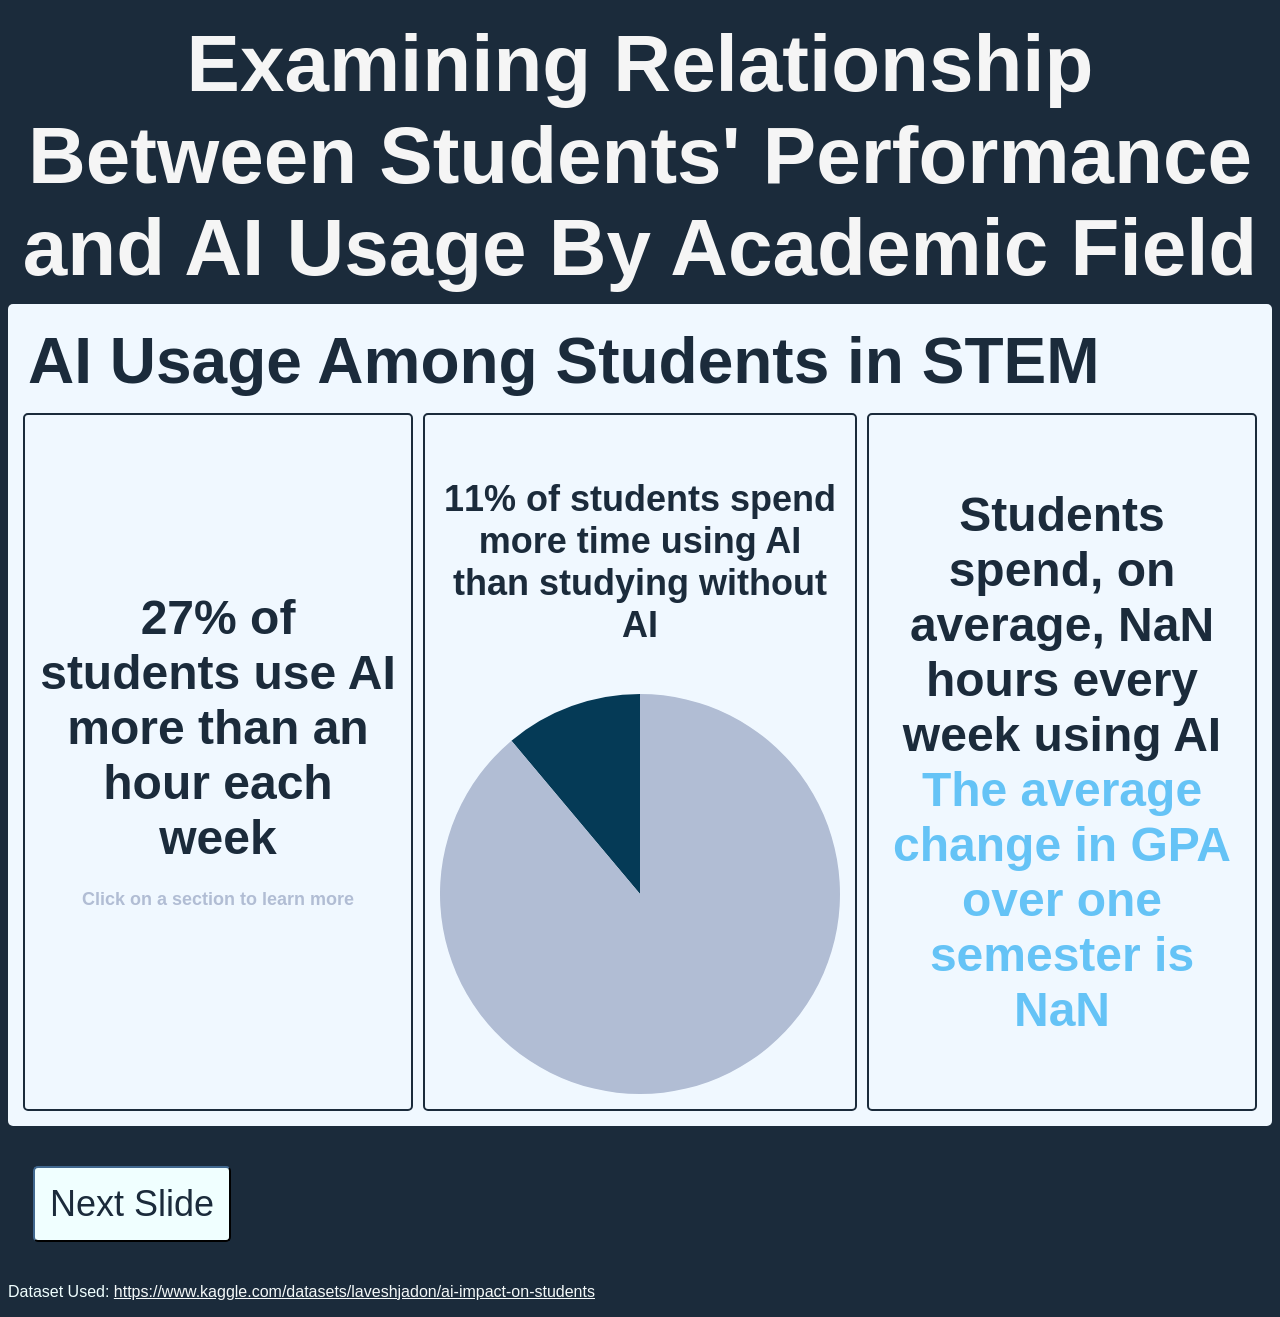
==== CS 416/narrativevis.html @ 166654c2 "tweaks" ====
<!DOCTYPE html>
<html lang="en">
    <head>
        <title>CS 416 Narrative Visualization</title>
        <h1>Examining Relationship Between Students' Performance and AI Usage By Academic Field</h1>
        <link href="static/styles.css" rel="stylesheet">
        <script src="static/d3.v7.js"></script>
        <script src="static/script.js"></script>
    </head>
    <body>
        <div id="main_scene">
            <h2 id="subject_title">STEM</h2>
            <svg id="main_chart">

            </svg>
        </div>
        <button id="transition_button">Next Slide</button>
        <p>Dataset Used: <a href="https://www.kaggle.com/datasets/laveshjadon/ai-impact-on-students">https://www.kaggle.com/datasets/laveshjadon/ai-impact-on-students</a></p>
            
    </body>
</html>
---- CS 416/static/styles.css ----
body {
    background-color: rgb(27, 43, 59);
    font-family: Verdana, Geneva, Tahoma, sans-serif;
}

@font-face {
    font-family: "Roboto";
    src: url(robotovariablefont_wght.ttf) format('truetype');
}

@font-face {
    font-family: "Merriweather";
    src: url(merriweathervariable.ttf) format('truetype');
}

h1 {
    font-family: "Merriweather", Georgia, Arial, sans-serif;
    color: whitesmoke;
    
    text-align: center;
    font-size: 80px;
    font-weight: 600;
    padding: 10px;
    margin: 0 0 0 0;
}

h2 {
    font-family: "Merriweather", Georgia, Arial, sans-serif;
    text-align: left;
    font-size: 64px;
    font-weight: 600;
    padding: 10px;
    margin: 0 0 0 0;
}

h3 {
    text-align: left;
    font-size: 48px;
    font-weight: 600;
    margin: 0 0 0 0;
}

h4 {
    font-size: 36px;
    font-weight: 600;
}

a {
    color: rgb(244, 249, 249);
}

#main_scene {
    background-color: aliceblue;
    color: rgb(27, 43, 59);
    border-radius: 5px;
    margin-bottom: 15px;
    padding: 10px;
    
}

#main_charts {
    display: flex;
    flex-direction: row;
    justify-content: center;
}

#main_charts div {
    border-style: solid;
    border-width: 2px;
    border-color: rgb(27, 43, 59);
    border-radius: 5px;
    margin: 5px;
    padding: 15px;
    flex: 3;
    text-align: center;
    display: flex;
    justify-content: center;
    align-items: center;
    flex-direction: column;
}

#main_charts div:hover {
    flex-grow: 4;
    border-style: solid;
    border-width: 4px;
    border-color: rgb(0, 128, 255);
    
}

#main_charts h3, #main_charts h4 {
    text-align: center;
}

#main_charts div h3:hover {
    font-size: 52px;
}

p {
    color: azure;
    font-size: 16px;
}

button {
    background-color: azure;
    font-size: 36px;
    padding: 15px;
    border-radius: 5px;
    color: rgb(27, 43, 59);
    border-color: rgb(27, 43, 59);
    margin: 25px;
    font-family: "Merriweather", Georgia, Arial, sans-serif;
    font-weight: 500;
}

button:hover {
    background-color: rgb(75, 116, 143);
    border-radius: 8px;
    color: azure;
}

#tooltip {
    font-size: 18px;
    color: #b1bdd4;
}

#second_h3 {
    color: #65C3F6;
}
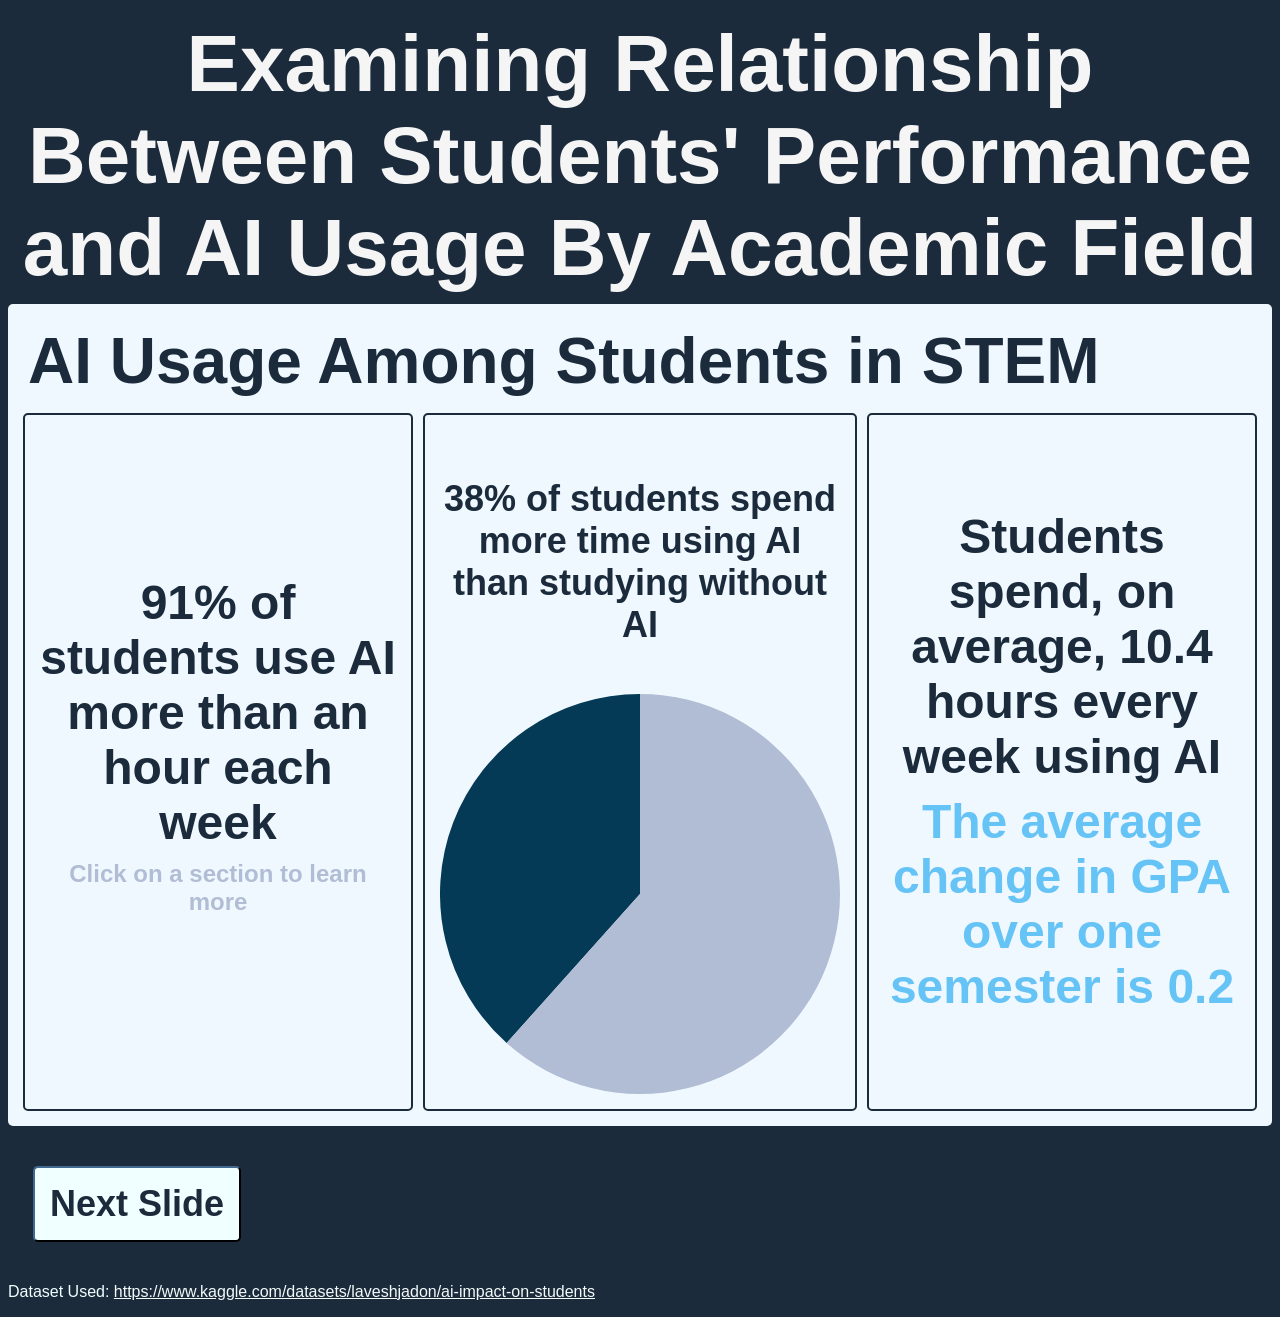
==== commit 117af230: "fix button layout" ====
--- a/CS 416/narrativevis.html
+++ b/CS 416/narrativevis.html
@@ -14,7 +14,10 @@
 
             </svg>
         </div>
-        <button id="transition_button">Next Slide</button>
+        <div id="buttons">
+            <button id="transition_button">Next Slide</button>
+        </div>
+        
         <p>Dataset Used: <a href="https://www.kaggle.com/datasets/laveshjadon/ai-impact-on-students">https://www.kaggle.com/datasets/laveshjadon/ai-impact-on-students</a></p>
             
     </body>
--- a/CS 416/static/styles.css
+++ b/CS 416/static/styles.css
@@ -84,15 +84,11 @@
     border-style: solid;
     border-width: 4px;
     border-color: rgb(0, 128, 255);
-    
+    font-size: 52px;
 }
 
 #main_charts h3, #main_charts h4 {
     text-align: center;
-}
-
-#main_charts div h3:hover {
-    font-size: 52px;
 }
 
 p {
@@ -108,8 +104,8 @@
     color: rgb(27, 43, 59);
     border-color: rgb(27, 43, 59);
     margin: 25px;
-    font-family: "Merriweather", Georgia, Arial, sans-serif;
-    font-weight: 500;
+    font-family: Verdana, Geneva, Tahoma, sans-serif;
+    font-weight: 600;
 }
 
 button:hover {
@@ -119,10 +115,16 @@
 }
 
 #tooltip {
-    font-size: 18px;
+    font-size: 24px;
     color: #b1bdd4;
+    margin-top: 10px;
 }
 
 #second_h3 {
     color: #65C3F6;
+    margin-top: 10px;
+}
+
+#buttons {
+    display: inline;
 }
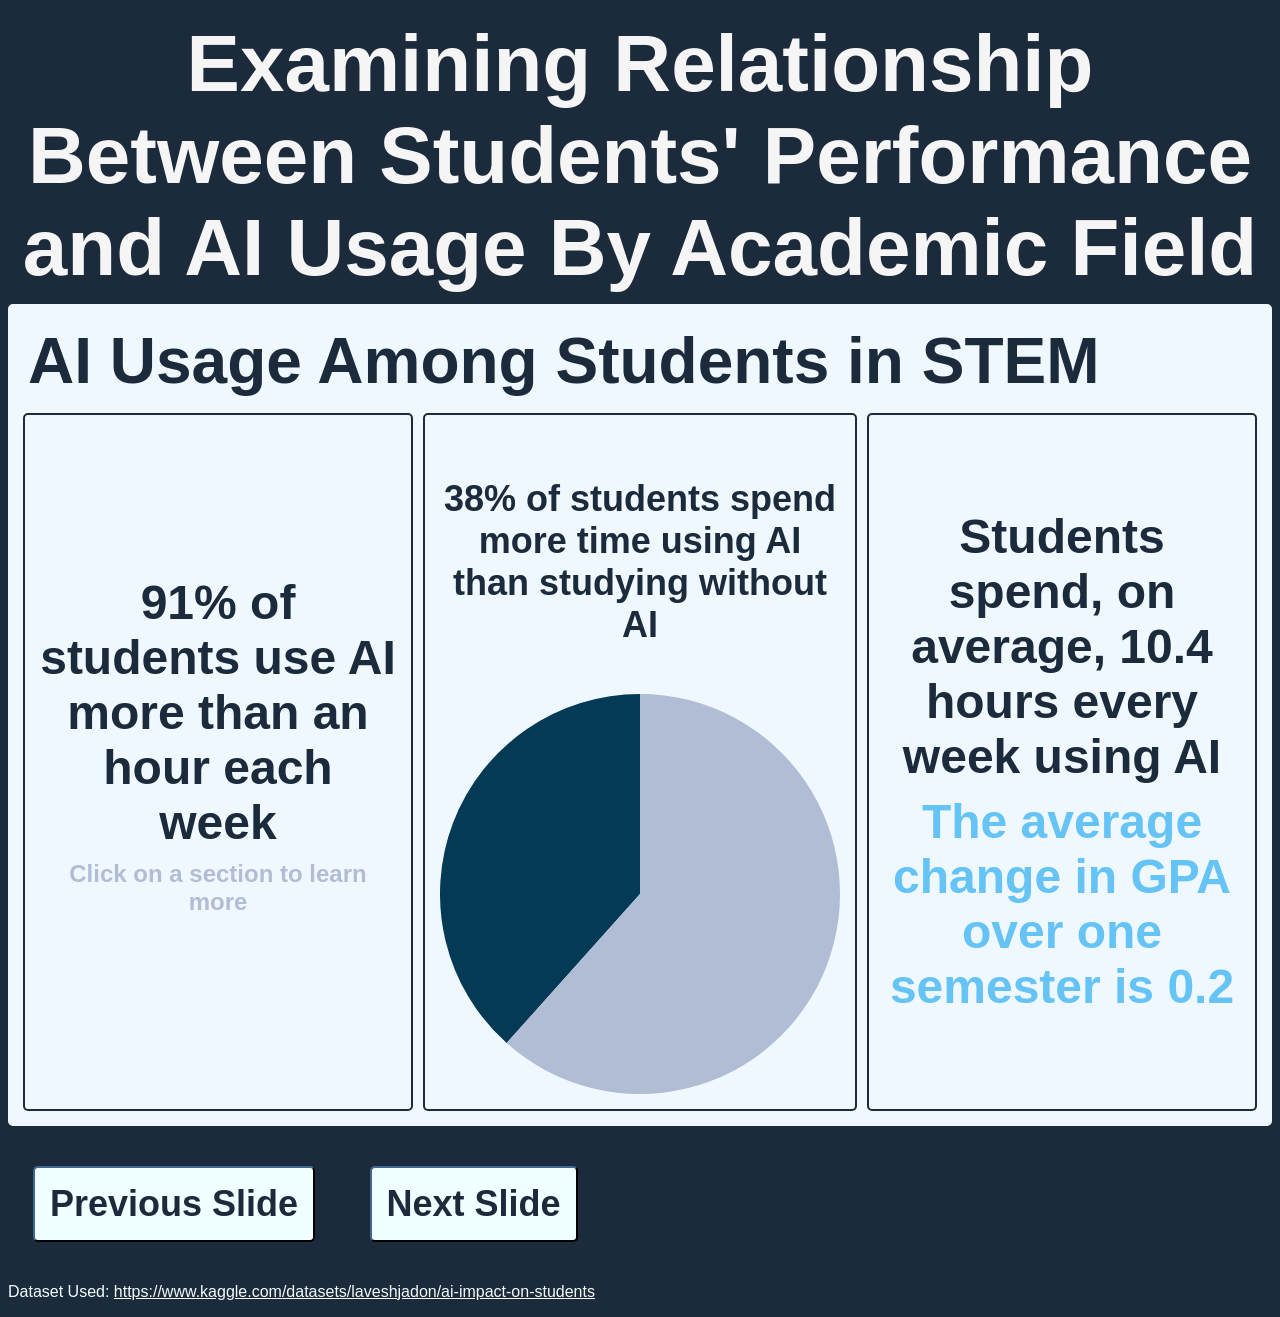
==== commit c3c3ce95: "fix buttons" ====
--- a/CS 416/narrativevis.html
+++ b/CS 416/narrativevis.html
@@ -15,6 +15,7 @@
             </svg>
         </div>
         <div id="buttons">
+            <button id="back_button">Previous Slide</button>
             <button id="transition_button">Next Slide</button>
         </div>
         
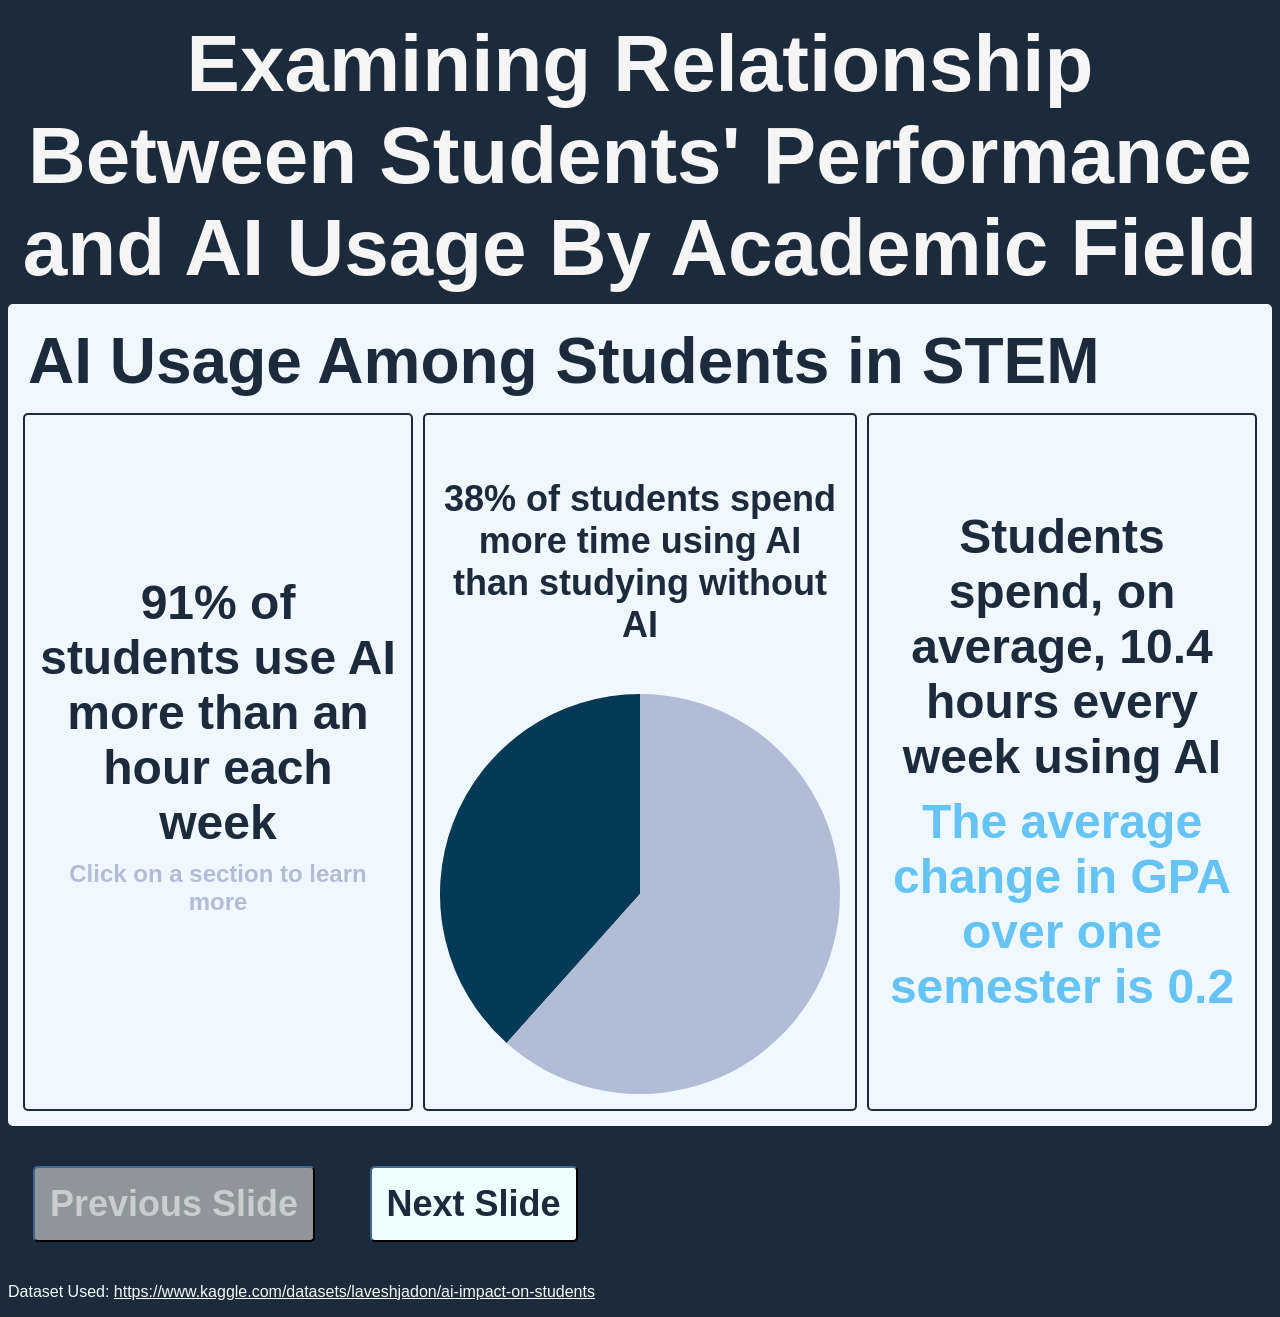
==== commit b4a1db7f: "fix labels" ====
--- a/CS 416/narrativevis.html
+++ b/CS 416/narrativevis.html
@@ -19,7 +19,7 @@
             <button id="transition_button">Next Slide</button>
         </div>
         
-        <p>Dataset Used: <a href="https://www.kaggle.com/datasets/laveshjadon/ai-impact-on-students">https://www.kaggle.com/datasets/laveshjadon/ai-impact-on-students</a></p>
+        <p id="citation">Dataset Used: <a href="https://www.kaggle.com/datasets/laveshjadon/ai-impact-on-students">https://www.kaggle.com/datasets/laveshjadon/ai-impact-on-students</a></p>
             
     </body>
 </html>
--- a/CS 416/static/styles.css
+++ b/CS 416/static/styles.css
@@ -58,6 +58,22 @@
     
 }
 
+#ai_usage_pie {
+    text-align: center;
+    display: flex;
+    justify-content: center;
+    align-items: center;
+    flex-direction: row;
+}
+
+#ai_usage_pie div {
+    flex: 1
+}
+
+#ai_usage_pie svg {
+    flex: 1
+}
+
 #main_charts {
     display: flex;
     flex-direction: row;
@@ -92,7 +108,6 @@
 }
 
 p {
-    color: azure;
     font-size: 16px;
 }
 
@@ -112,6 +127,7 @@
     background-color: rgb(75, 116, 143);
     border-radius: 8px;
     color: azure;
+    box-shadow: 0 4px 8px 0 rgba(8, 10, 16, 0.6);
 }
 
 #tooltip {
@@ -127,4 +143,13 @@
 
 #buttons {
     display: inline;
+}
+
+#pie_key p {
+    font-size: 18px;
+    text-align: left;
+}
+
+#citation {
+    color: azure;
 }
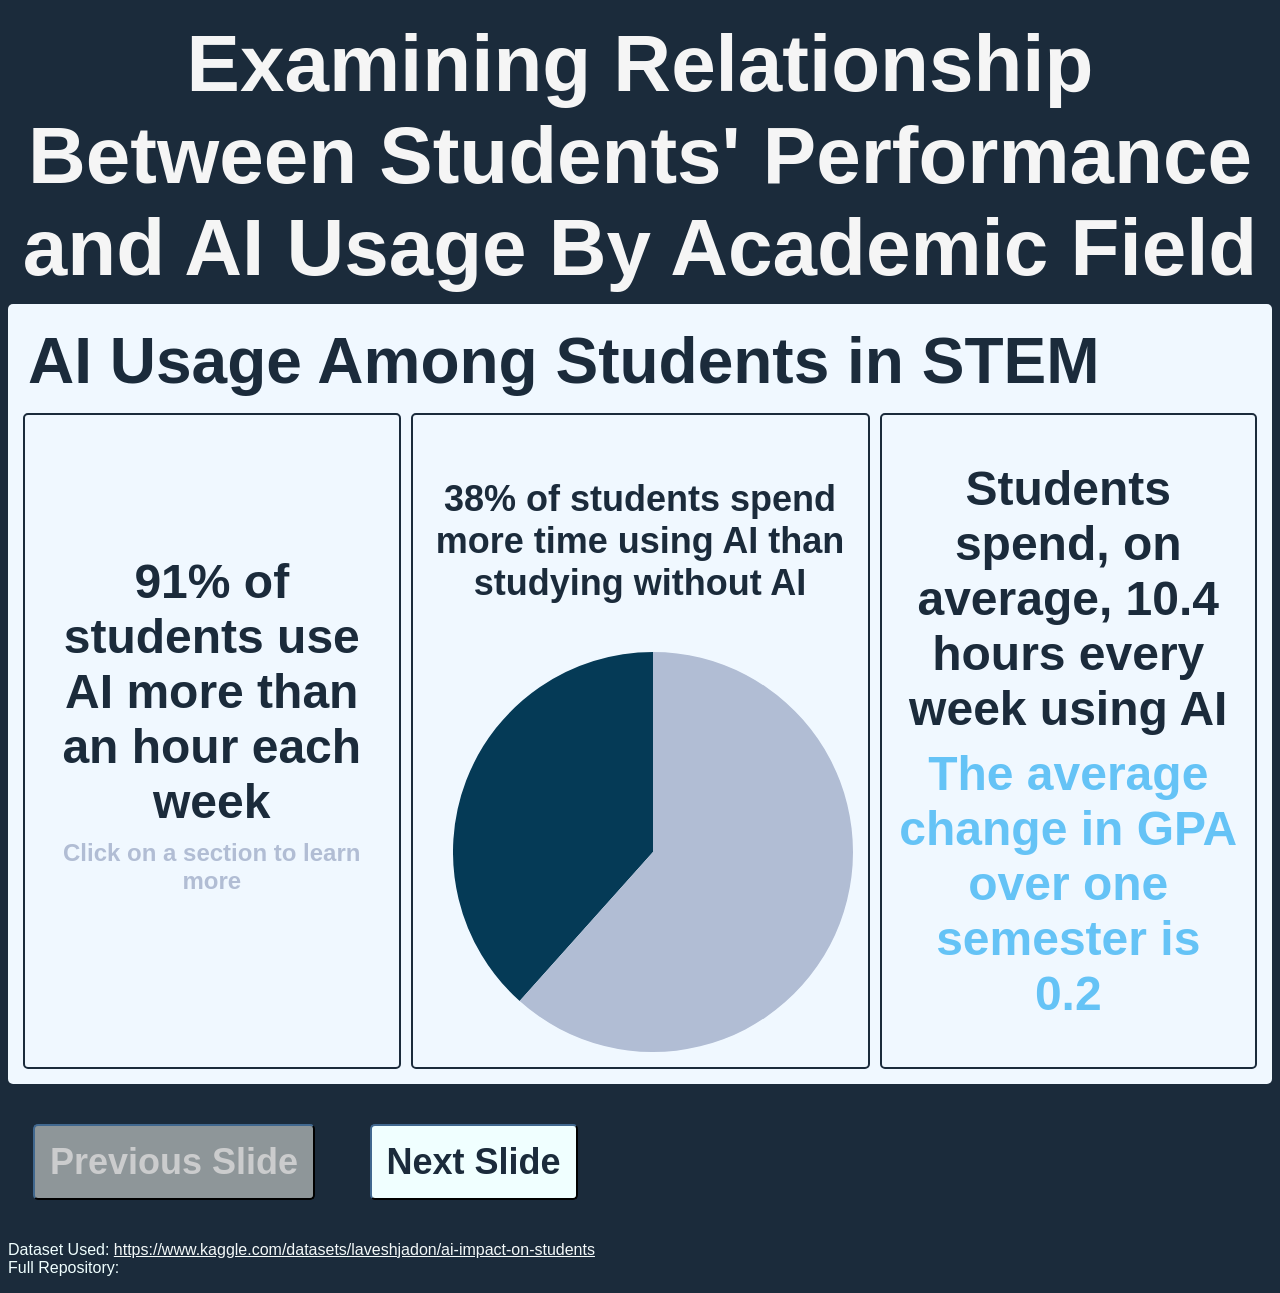
==== commit 22e485a7: "fix buttons" ====
--- a/CS 416/narrativevis.html
+++ b/CS 416/narrativevis.html
@@ -19,7 +19,10 @@
             <button id="transition_button">Next Slide</button>
         </div>
         
-        <p id="citation">Dataset Used: <a href="https://www.kaggle.com/datasets/laveshjadon/ai-impact-on-students">https://www.kaggle.com/datasets/laveshjadon/ai-impact-on-students</a></p>
+        <p id="citation">Dataset Used: <a href="https://www.kaggle.com/datasets/laveshjadon/ai-impact-on-students">https://www.kaggle.com/datasets/laveshjadon/ai-impact-on-students</a> <br>
+            Full Repository: <a href="https://github.com/abenbow2/abenbow2.github.io"></a>
+            
+        </p>
             
     </body>
 </html>
--- a/CS 416/static/styles.css
+++ b/CS 416/static/styles.css
@@ -145,11 +145,40 @@
     display: inline;
 }
 
+#pie_key {
+    max-width: 200px;
+    margin-left: -20px;
+}
+
 #pie_key p {
     font-size: 18px;
     text-align: left;
+    max-width: 200px;
 }
 
 #citation {
     color: azure;
+}
+
+#bar_svg {
+    padding: 10px;
+    margin-left: 50px;
+}
+
+svg {
+    padding-left: 25px;
+}
+
+#bar_chart_box {
+    display: flex;
+    flex-direction: row;
+}
+
+#bar_chart_buttons_box {
+    display: flex;
+    flex-direction: column;
+}
+
+.short {
+    max-width: 200px;
 }
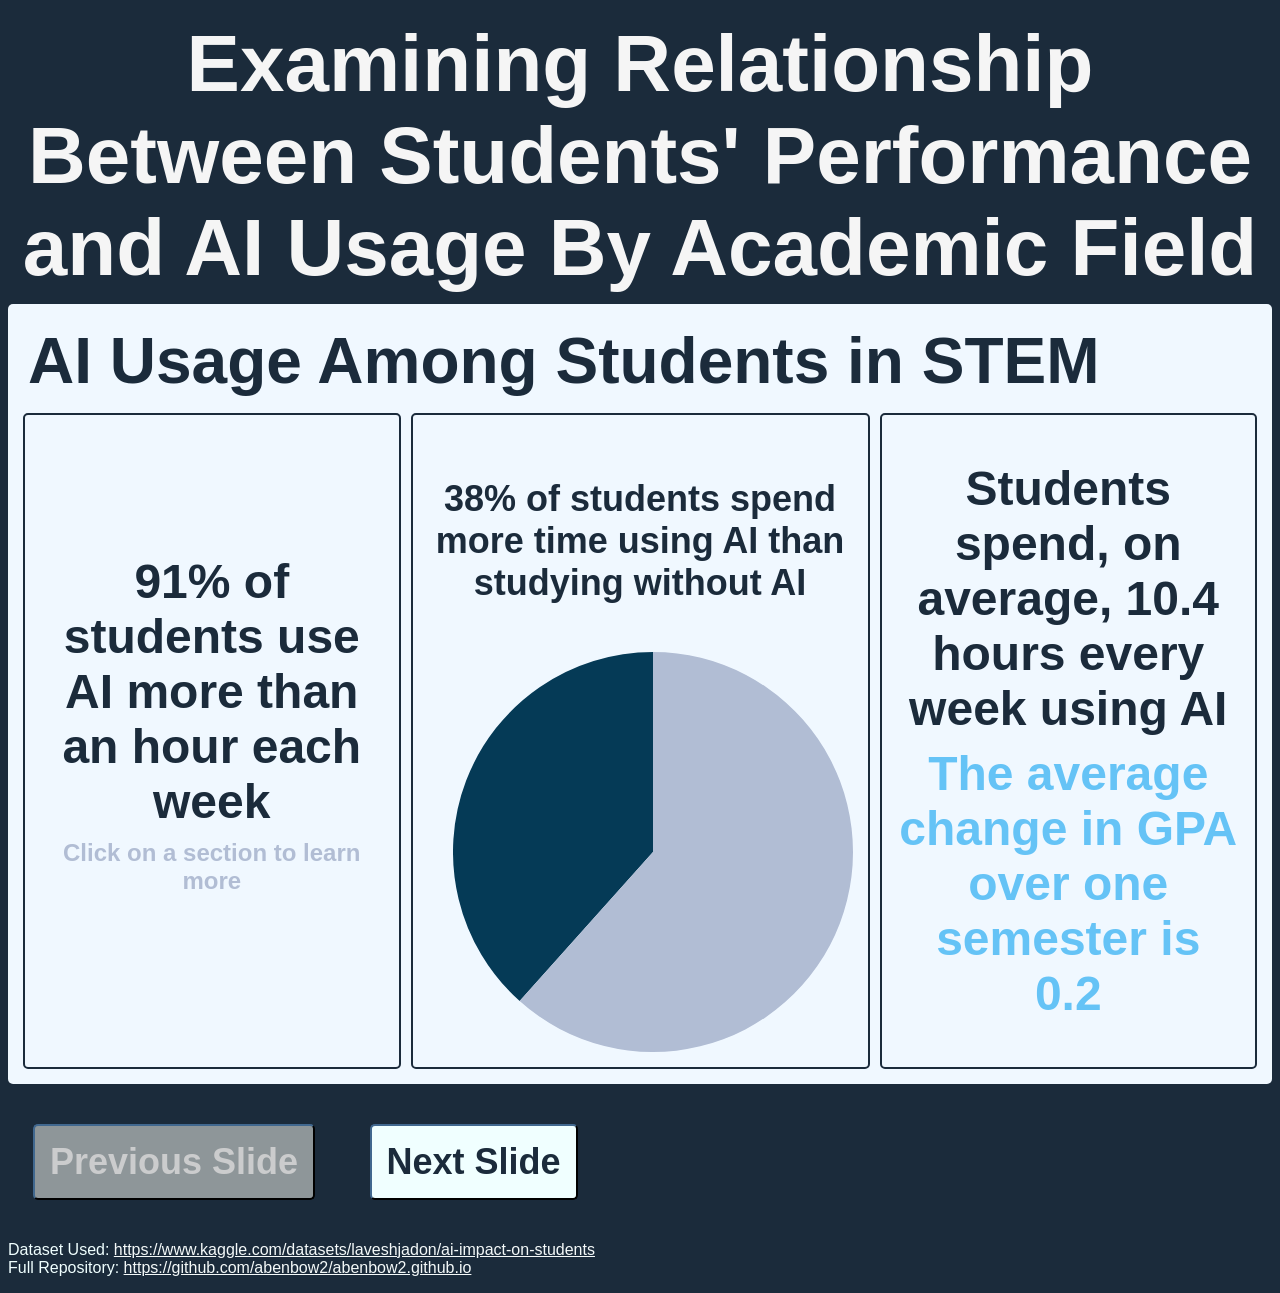
==== commit 31117c98: "tweaks" ====
--- a/CS 416/narrativevis.html
+++ b/CS 416/narrativevis.html
@@ -20,7 +20,7 @@
         </div>
         
         <p id="citation">Dataset Used: <a href="https://www.kaggle.com/datasets/laveshjadon/ai-impact-on-students">https://www.kaggle.com/datasets/laveshjadon/ai-impact-on-students</a> <br>
-            Full Repository: <a href="https://github.com/abenbow2/abenbow2.github.io"></a>
+            Full Repository: <a href="https://github.com/abenbow2/abenbow2.github.io">https://github.com/abenbow2/abenbow2.github.io</a>
             
         </p>
             
--- a/CS 416/static/styles.css
+++ b/CS 416/static/styles.css
@@ -68,6 +68,11 @@
 
 #ai_usage_pie div {
     flex: 1
+}
+
+#pie_chart_box {
+    min-width: fit-content;
+    max-width: 620px;
 }
 
 #ai_usage_pie svg {
@@ -177,8 +182,18 @@
 #bar_chart_buttons_box {
     display: flex;
     flex-direction: column;
+    padding: 20px;
 }
 
-.short {
-    max-width: 200px;
+.short_button {
+    max-width: 480px;
+    background-color: #39B2F3;
+    color: aliceblue;
+}
+
+#bar_chart_title {
+    text-align: center;
+    max-width: 80%;
+    max-height: fit-content;
+    font-size: 42px;
 }
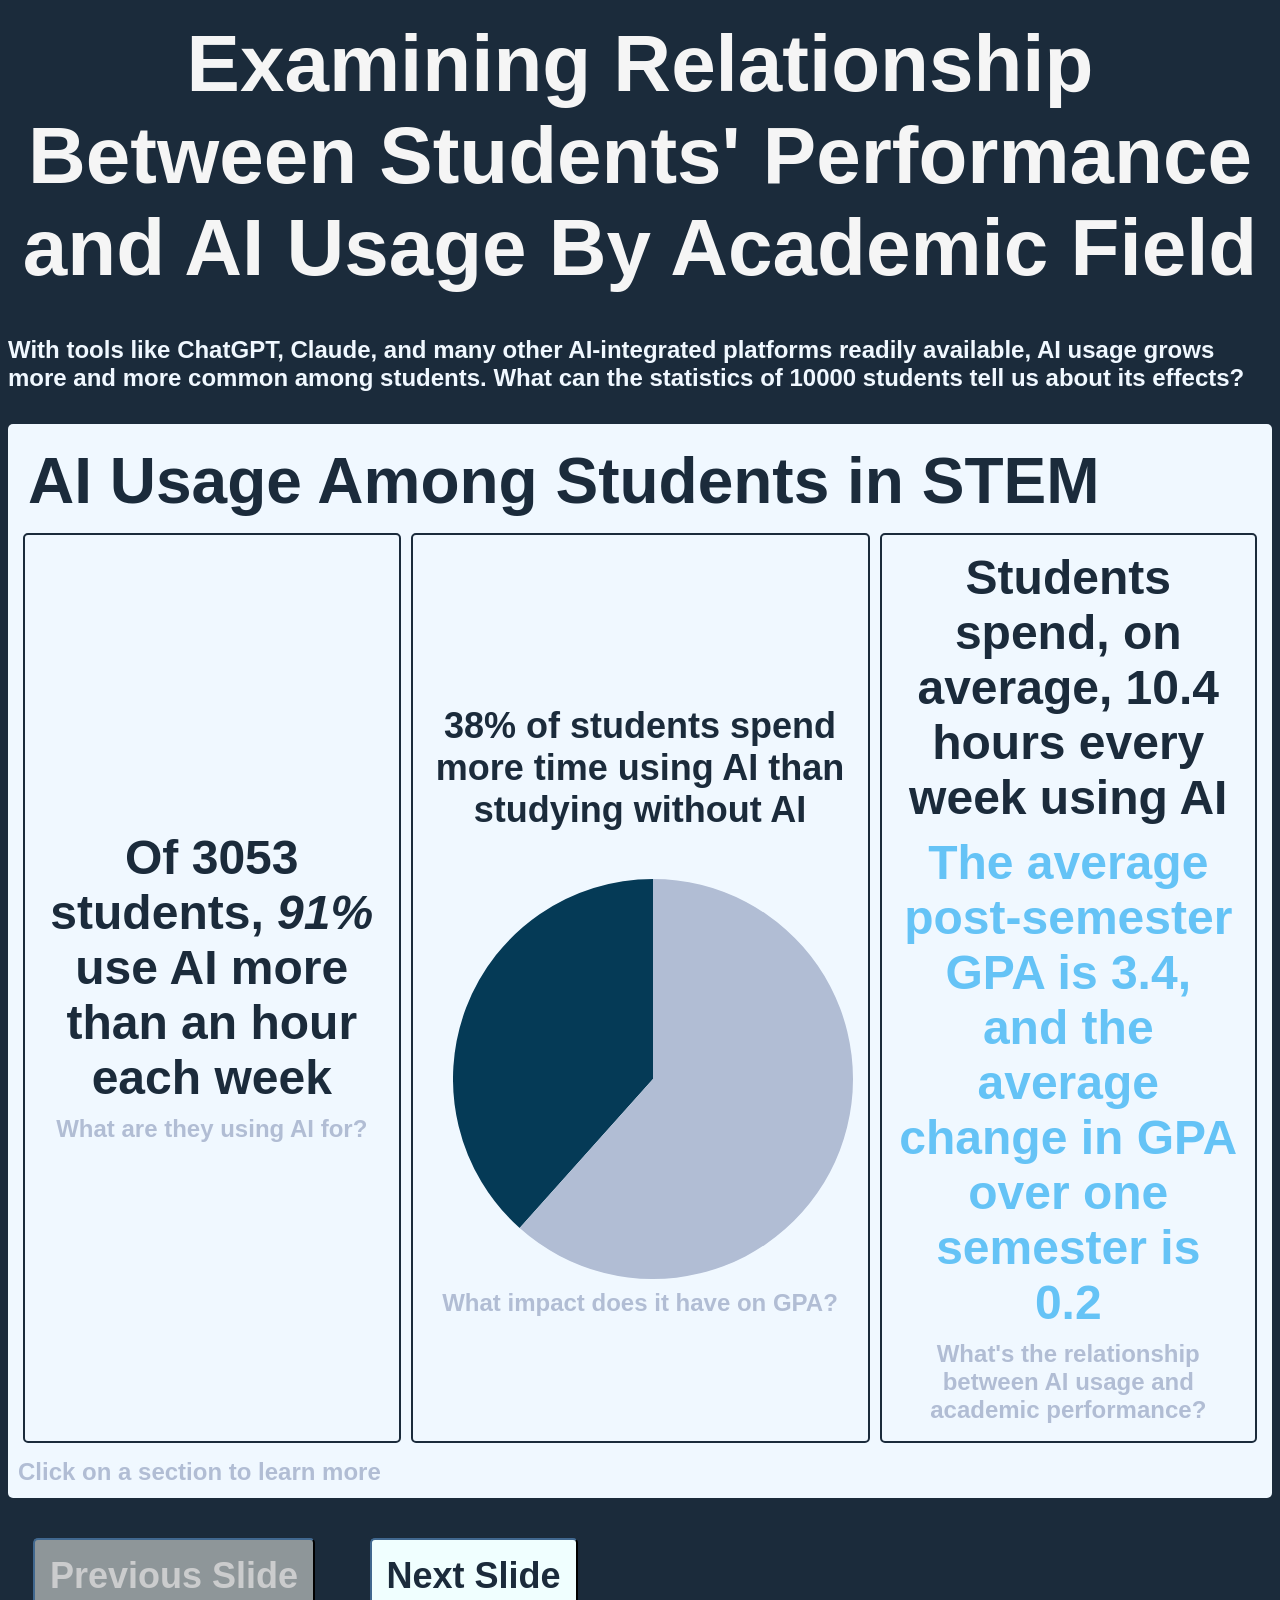
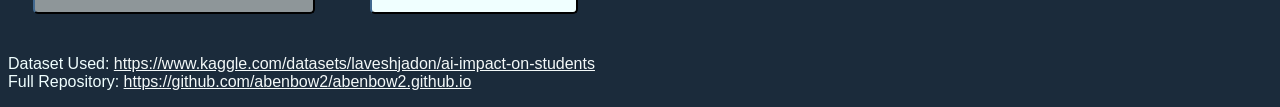
==== commit e419165b: "final updates" ====
--- a/CS 416/narrativevis.html
+++ b/CS 416/narrativevis.html
@@ -8,6 +8,9 @@
         <script src="static/script.js"></script>
     </head>
     <body>
+        <div>
+            <h4 id="flavor">With tools like ChatGPT, Claude, and many other AI-integrated platforms readily available, AI usage grows more and more common among students. What can the statistics of 10000 students tell us about its effects?</h3>
+        </div>
         <div id="main_scene">
             <h2 id="subject_title">STEM</h2>
             <svg id="main_chart">
--- a/CS 416/static/styles.css
+++ b/CS 416/static/styles.css
@@ -77,6 +77,11 @@
 
 #ai_usage_pie svg {
     flex: 1
+}
+
+#pie_common {
+    max-width: 80%;
+    font-size: 64px;
 }
 
 #main_charts {
@@ -135,13 +140,14 @@
     box-shadow: 0 4px 8px 0 rgba(8, 10, 16, 0.6);
 }
 
-#tooltip {
+.tooltip {
     font-size: 24px;
     color: #b1bdd4;
     margin-top: 10px;
-}
-
-#second_h3 {
+    margin-bottom: 2px;
+}
+
+.second_h3 {
     color: #65C3F6;
     margin-top: 10px;
 }
@@ -152,7 +158,7 @@
 
 #pie_key {
     max-width: 200px;
-    margin-left: -20px;
+    margin-left: 10px;
 }
 
 #pie_key p {
@@ -179,10 +185,11 @@
     flex-direction: row;
 }
 
-#bar_chart_buttons_box {
+.buttons_box {
     display: flex;
     flex-direction: column;
     padding: 20px;
+    max-width: fit-content;
 }
 
 .short_button {
@@ -196,4 +203,18 @@
     max-width: 80%;
     max-height: fit-content;
     font-size: 42px;
+}
+
+.buttons_box h3 {
+    font-size: 24px;
+}
+
+#scatter_box {
+    display: flex;
+    flex-direction: row;
+}
+
+#flavor {
+    font-size: 24px;
+    color: aliceblue;
 }
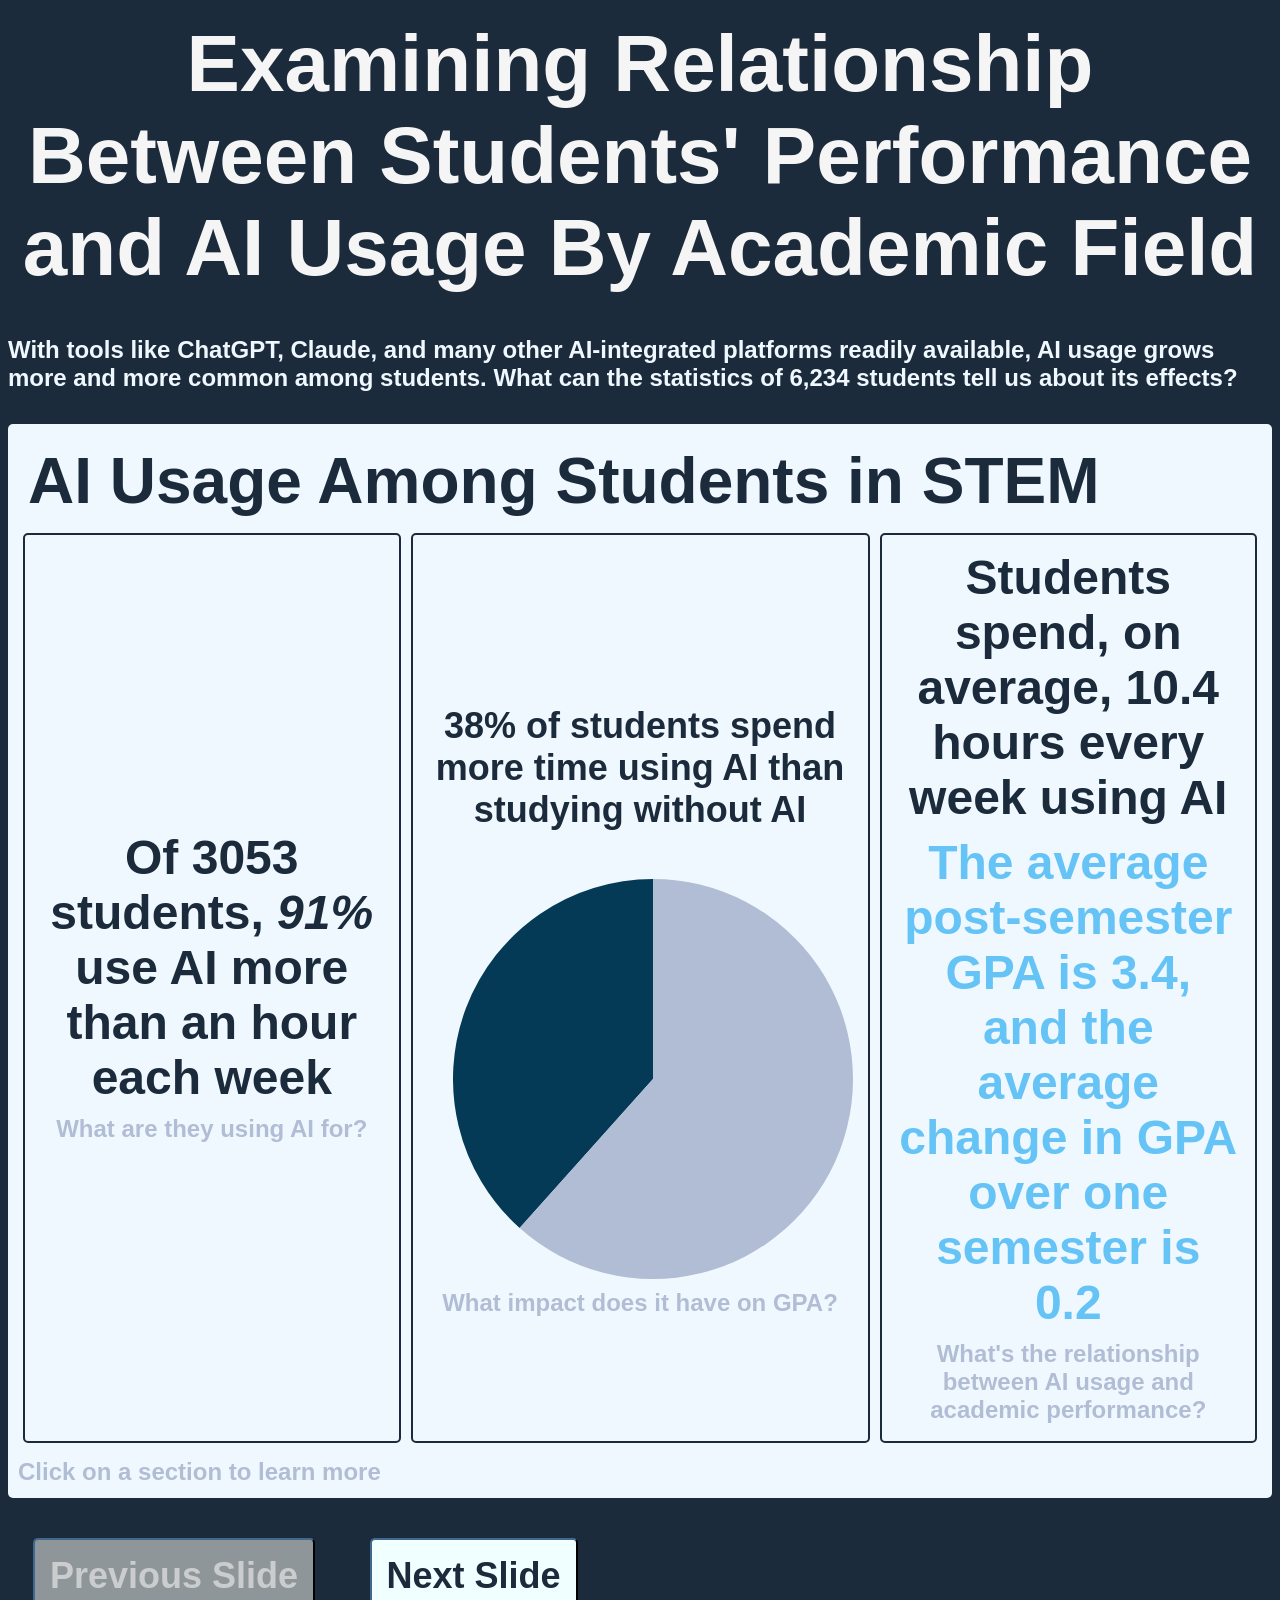
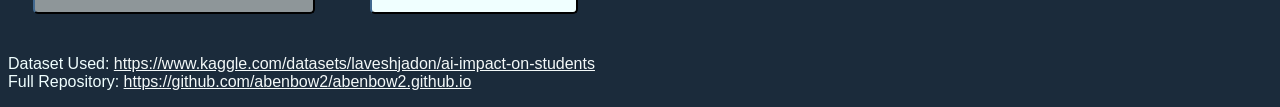
==== commit 828df2f7: "final tweaks for real this time" ====
--- a/CS 416/narrativevis.html
+++ b/CS 416/narrativevis.html
@@ -9,7 +9,7 @@
     </head>
     <body>
         <div>
-            <h4 id="flavor">With tools like ChatGPT, Claude, and many other AI-integrated platforms readily available, AI usage grows more and more common among students. What can the statistics of 10000 students tell us about its effects?</h3>
+            <h4 id="flavor">With tools like ChatGPT, Claude, and many other AI-integrated platforms readily available, AI usage grows more and more common among students. What can the statistics of 6,234 students tell us about its effects?</h3>
         </div>
         <div id="main_scene">
             <h2 id="subject_title">STEM</h2>
--- a/CS 416/static/styles.css
+++ b/CS 416/static/styles.css
@@ -206,7 +206,7 @@
 }
 
 .buttons_box h3 {
-    font-size: 24px;
+    font-size: 32px;
 }
 
 #scatter_box {
